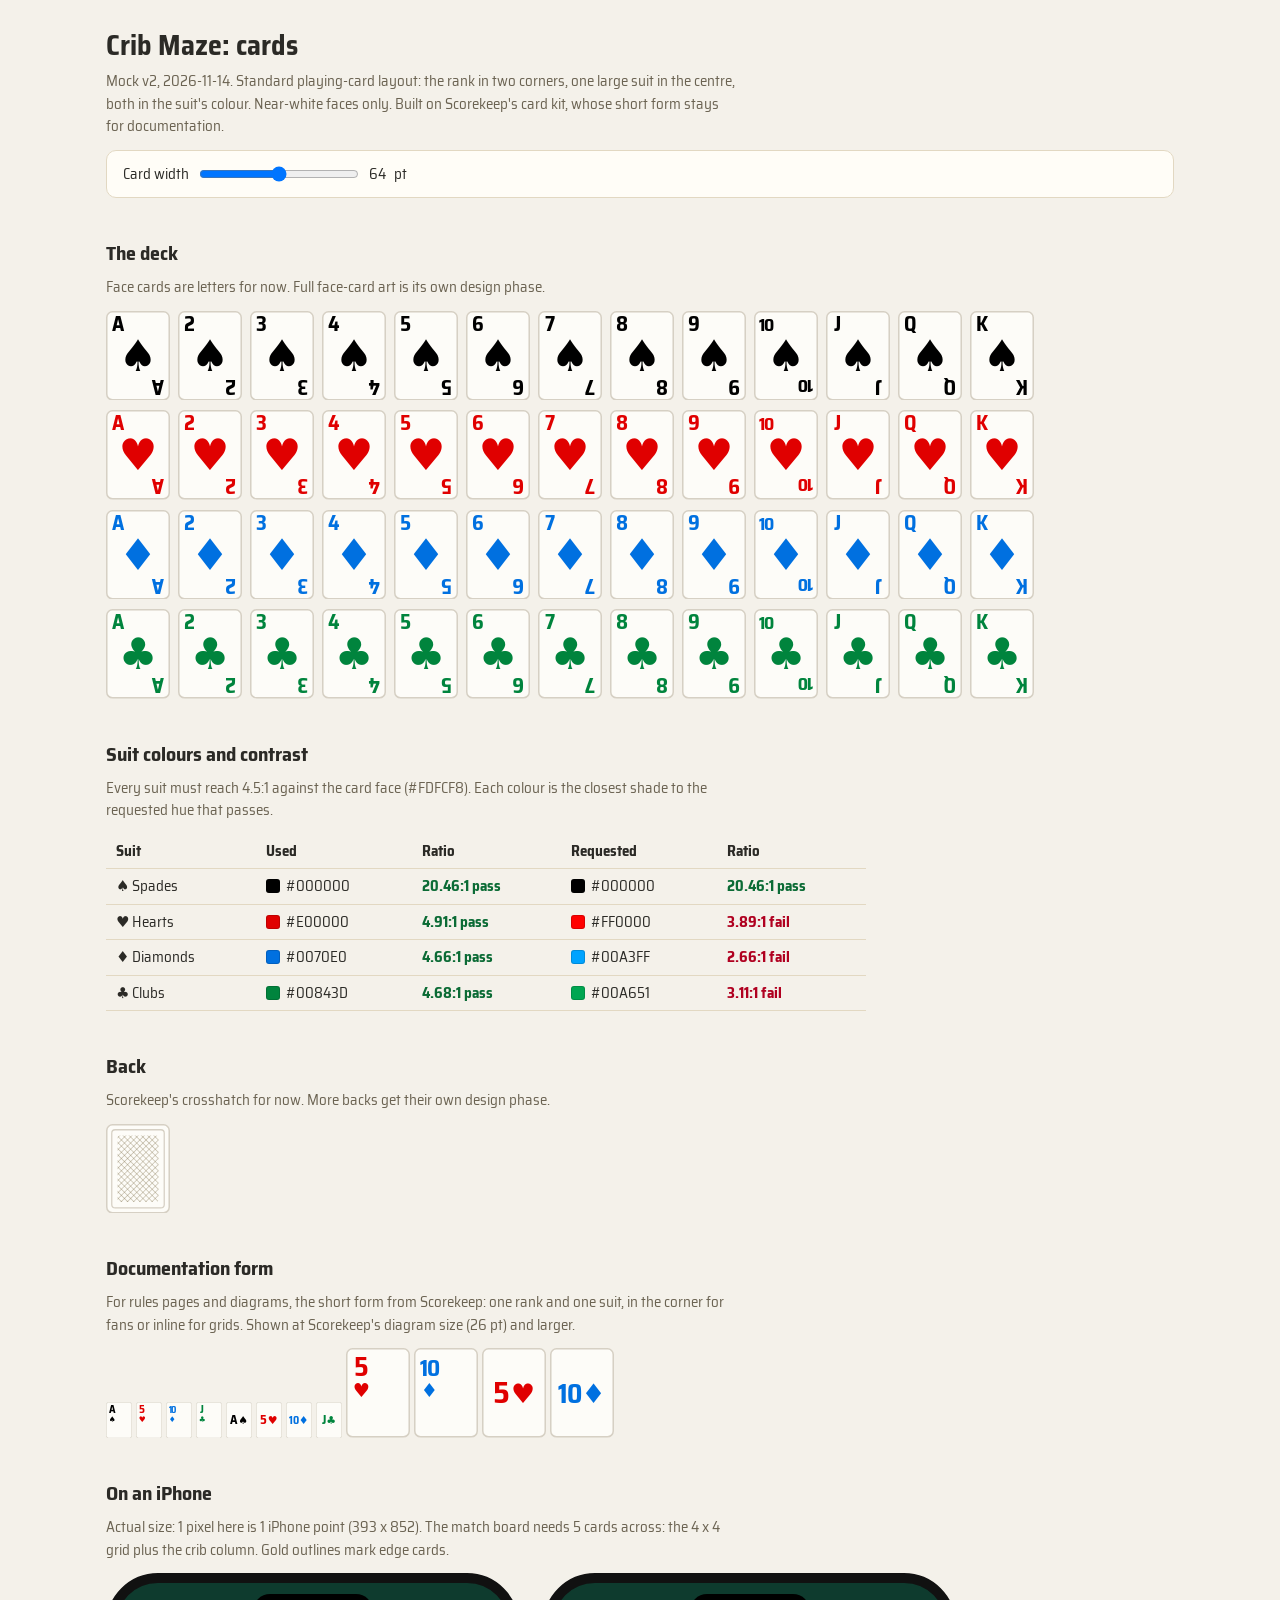
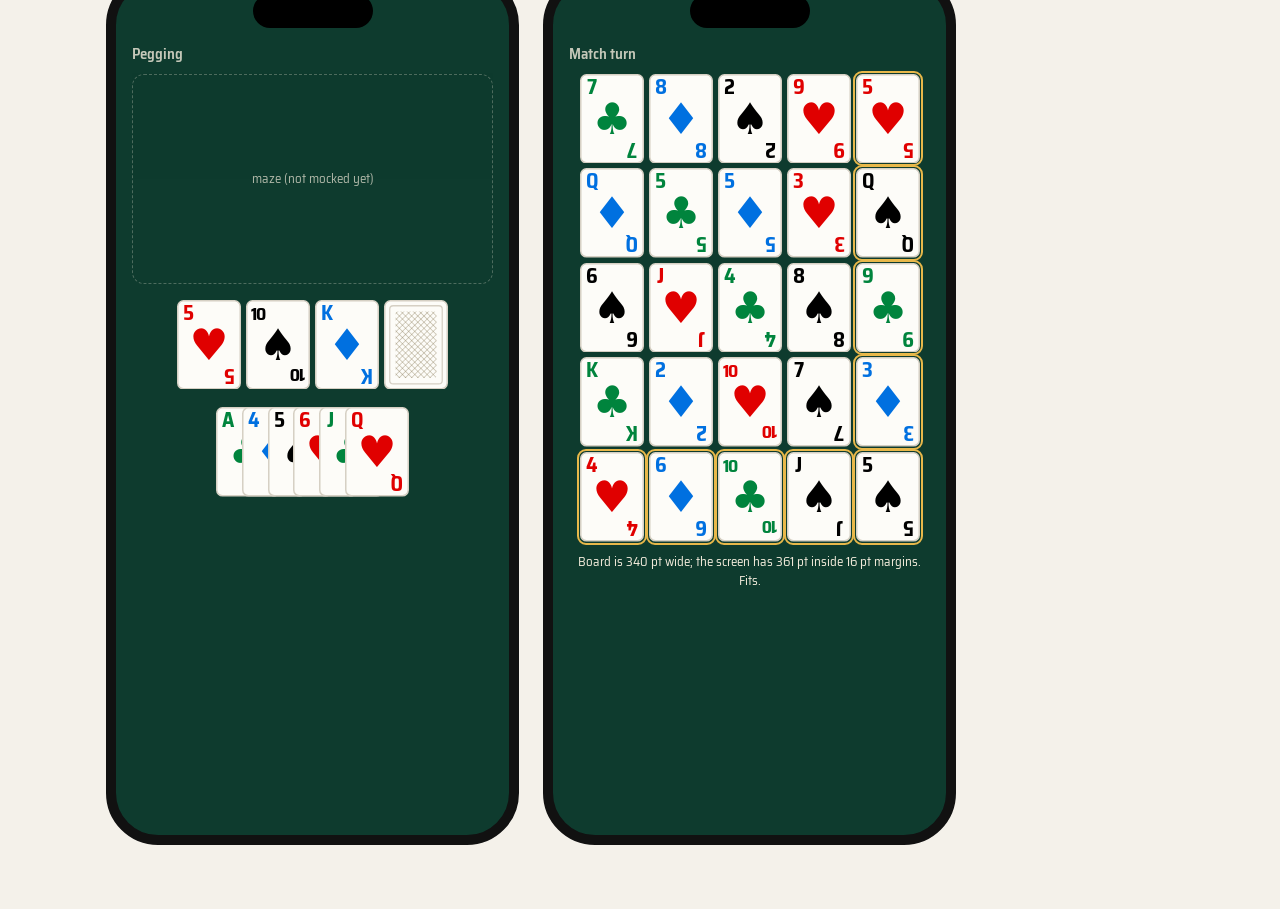
==== design/cards/index.html @ 5ca25e71 "Add card design mock and record card decisions Standard-layout cards built on Scorekeep's card kit: " ====
<!doctype html>
<html lang="en">
<head>
<meta charset="utf-8">
<meta name="viewport" content="width=device-width, initial-scale=1">
<title>Crib Maze Cards</title>
<link rel="preconnect" href="https://fonts.googleapis.com">
<link rel="stylesheet" href="https://fonts.googleapis.com/css2?family=Saira+Semi+Condensed:wght@500;600;700&display=swap">
<style>
  :root {
    --bg: #F4F1EA; --text: #2B2A26; --muted: #6B6352; --line: #E2D8C2; --panel: #FFFDF7;
    --pass: #0B6B35; --fail: #B00020;
  }
  @media (prefers-color-scheme: dark) {
    :root:not([data-theme="light"]) {
      --bg: #17140F; --text: #E9DFC9; --muted: #A99E86; --line: #3A3428; --panel: #211D16;
      --pass: #4ADE80; --fail: #FF6B6B;
    }
  }
  :root[data-theme="dark"] {
    --bg: #17140F; --text: #E9DFC9; --muted: #A99E86; --line: #3A3428; --panel: #211D16;
    --pass: #4ADE80; --fail: #FF6B6B;
  }
  * { box-sizing: border-box; }
  body { margin: 0; background: var(--bg); color: var(--text);
         font: 15px/1.5 "Saira Semi Condensed", system-ui, sans-serif; }
  main { max-width: 1100px; margin: 0 auto; padding: 24px 16px 64px; }
  h1 { font-size: 28px; margin: 0 0 4px; }
  h2 { font-size: 20px; margin: 40px 0 8px; }
  p  { margin: 0 0 12px; max-width: 70ch; }
  .muted { color: var(--muted); }
  .controls { display: flex; flex-wrap: wrap; gap: 16px 24px; align-items: center;
              padding: 12px 16px; background: var(--panel); border: 1px solid var(--line);
              border-radius: 10px; position: sticky; top: 8px; z-index: 5; }
  .controls label { display: flex; gap: 8px; align-items: center; }
  input[type=range] { width: 160px; }
  .card { width: var(--cw); aspect-ratio: 5 / 7; flex: none; }
  .card.doc { width: 26px; }
  .card-svg { width: 100%; height: 100%; display: block; }
  .row { display: flex; flex-wrap: wrap; gap: 8px; margin-bottom: 10px; }
  .row.tight { gap: 4px; align-items: flex-end; }
  table { border-collapse: collapse; width: 100%; max-width: 760px; }
  th, td { text-align: left; padding: 6px 10px; border-bottom: 1px solid var(--line); }
  .swatch { display: inline-block; width: 14px; height: 14px; border-radius: 3px; vertical-align: -2px; margin-right: 6px;
            box-shadow: inset 0 0 0 1px rgba(0,0,0,.15); }
  .pass { color: var(--pass); font-weight: 700; } .fail { color: var(--fail); font-weight: 700; }

  /* Phone preview: 1 CSS px = 1 iPhone point (393 x 852 screen, iPhone 15/16) */
  .phones { display: flex; flex-wrap: wrap; gap: 24px; }
  .phone { width: 413px; height: 872px; border-radius: 52px; border: 10px solid #111; background: #0E3B2E;
           position: relative; overflow: hidden; flex: none; padding: 60px 16px 24px; color: #F3ECDC; }
  .phone::before { content: ""; position: absolute; top: 11px; left: 50%; transform: translateX(-50%);
                   width: 120px; height: 34px; background: #000; border-radius: 20px; }
  .phone h3 { margin: 0 0 8px; font-size: 15px; font-weight: 600; opacity: .8; }
  .stub { border: 1px dashed rgba(243,236,220,.4); border-radius: 12px; height: 210px; display: grid;
          place-items: center; font-size: 13px; opacity: .7; margin-bottom: 16px; }
  .board { display: grid; grid-template-columns: repeat(5, var(--cw)); gap: var(--gap); justify-content: center; }
  .board .edge { outline: 2px solid #E8B84A; outline-offset: 1px; border-radius: 6px; }
  .fan { display: flex; justify-content: center; margin-top: 18px; }
  .fan .card { margin-left: calc(var(--cw) * -0.6); }
  .fan .card:first-child { margin-left: 0; }
  .fit { font-size: 13px; margin-top: 10px; text-align: center; }
  @media (max-width: 440px) { .phone { transform: scale(.85); transform-origin: top left; margin-bottom: -128px; } }
</style>
</head>
<body>
<main>
  <h1>Crib Maze: cards</h1>
  <p class="muted">Mock v2, 2026-11-14. Standard playing-card layout: the rank in two corners, one large suit in the centre, both in the suit's colour. Near-white faces only. Built on Scorekeep's card kit, whose short form stays for documentation.</p>

  <div class="controls" role="group" aria-label="Card options">
    <label>Card width <input id="size" type="range" min="44" max="84" value="64"> <span id="sizeOut">64</span> pt</label>
  </div>

  <h2>The deck</h2>
  <p class="muted">Face cards are letters for now. Full face-card art is its own design phase.</p>
  <div id="deck"></div>

  <h2>Suit colours and contrast</h2>
  <p class="muted">Every suit must reach 4.5:1 against the card face (<span id="faceHex"></span>). Each colour is the closest shade to the requested hue that passes.</p>
  <table id="contrast"><thead><tr><th>Suit</th><th>Used</th><th>Ratio</th><th>Requested</th><th>Ratio</th></tr></thead><tbody></tbody></table>

  <h2>Back</h2>
  <p class="muted">Scorekeep's crosshatch for now. More backs get their own design phase.</p>
  <div class="row" id="backs"></div>

  <h2>Documentation form</h2>
  <p class="muted">For rules pages and diagrams, the short form from Scorekeep: one rank and one suit, in the corner for fans or inline for grids. Shown at Scorekeep's diagram size (26 pt) and larger.</p>
  <div class="row tight" id="docs"></div>

  <h2>On an iPhone</h2>
  <p class="muted">Actual size: 1 pixel here is 1 iPhone point (393 x 852). The match board needs 5 cards across: the 4 x 4 grid plus the crib column. Gold outlines mark edge cards.</p>
  <div class="phones">
    <div class="phone">
      <h3>Pegging</h3>
      <div class="stub">maze (not mocked yet)</div>
      <div class="board" id="pile" style="grid-template-columns: repeat(4, var(--cw));"></div>
      <div class="fan" id="fan"></div>
    </div>
    <div class="phone">
      <h3>Match turn</h3>
      <div class="board" id="board"></div>
      <div class="fit" id="fit"></div>
    </div>
  </div>
</main>

<script src="cards.js"></script>
<script>
  const C = window.WarpedCards;
  const state = { size: 64 };
  try { Object.assign(state, JSON.parse(localStorage.getItem("cards-mock-v2") || "{}")); } catch (e) {}

  const el = (html, cls) => { const d = document.createElement("div"); d.className = "card" + (cls ? " " + cls : ""); d.innerHTML = html; return d; };
  const card = (rank, suit, extra) => el(C.front({ rank, suit, form: "standard", ...extra }));
  const parse = (c) => [c.slice(0, -1), c.slice(-1)];

  function render() {
    const gap = Math.max(4, Math.round(state.size * 0.08));
    document.documentElement.style.setProperty("--cw", state.size + "px");
    document.documentElement.style.setProperty("--gap", gap + "px");
    document.getElementById("sizeOut").textContent = state.size;

    const deck = document.getElementById("deck"); deck.innerHTML = "";
    for (const s of Object.keys(C.SUITS)) {
      const row = document.createElement("div"); row.className = "row";
      C.RANKS.forEach(r => row.appendChild(card(r, s)));
      deck.appendChild(row);
    }

    document.getElementById("faceHex").textContent = C.FACE.face;
    const tb = document.querySelector("#contrast tbody"); tb.innerHTML = "";
    for (const s of Object.values(C.SUITS)) {
      const cell = (hex) => { const r = C.contrast(hex, C.FACE.face);
        return `<td><span class="swatch" style="background:${hex}"></span>${hex}</td>` +
               `<td class="${r >= 4.5 ? "pass" : "fail"}">${r.toFixed(2)}:1 ${r >= 4.5 ? "pass" : "fail"}</td>`; };
      tb.insertAdjacentHTML("beforeend", `<tr><td>${s.glyph} ${s.name}</td>${cell(s.colour)}${cell(s.asked)}</tr>`);
    }

    const backs = document.getElementById("backs"); backs.innerHTML = "";
    backs.appendChild(el(C.back()));

    const docs = document.getElementById("docs"); docs.innerHTML = "";
    const doc = (c, layout, cls) => docs.appendChild(el(C.front({ rank: parse(c)[0], suit: parse(c)[1], form: "abbrev", layout }), cls));
    ["AS", "5H", "10D", "JC"].forEach(c => doc(c, "corner", "doc"));
    ["AS", "5H", "10D", "JC"].forEach(c => doc(c, "inline", "doc"));
    ["5H", "10D"].forEach(c => doc(c, "corner"));
    ["5H", "10D"].forEach(c => doc(c, "inline"));

    // Pegging: the count pile, the stock, and the player's fanned hand.
    const pile = document.getElementById("pile"); pile.innerHTML = "";
    ["5H", "10S", "KD"].forEach(c => pile.appendChild(card(...parse(c))));
    pile.appendChild(el(C.back()));
    const fan = document.getElementById("fan"); fan.innerHTML = "";
    ["AC", "4D", "5S", "6H", "JC", "QH"].forEach(c => fan.appendChild(card(...parse(c))));

    // Match board: 4 x 4 grid, crib down the right, hand along the bottom, starter in the corner.
    const board = document.getElementById("board"); board.innerHTML = "";
    const grid = ["7C", "8D", "2S", "9H", "QD", "5C", "5D", "3H", "6S", "JH", "4C", "8S", "KC", "2D", "10H", "7S"];
    const crib = ["5H", "QS", "9C", "3D"], hand = ["4H", "6D", "10C", "JS"], starter = "5S";
    for (let r = 0; r < 4; r++) {
      for (let c = 0; c < 4; c++) board.appendChild(card(...parse(grid[r * 4 + c])));
      const e = card(...parse(crib[r])); e.classList.add("edge"); board.appendChild(e);
    }
    [...hand, starter].forEach(h => { const e = card(...parse(h)); e.classList.add("edge"); board.appendChild(e); });

    const need = state.size * 5 + gap * 4, room = 393 - 32;
    document.getElementById("fit").textContent =
      `Board is ${need} pt wide; the screen has ${room} pt inside 16 pt margins. ${need <= room ? "Fits." : "Too wide."}`;

    try { localStorage.setItem("cards-mock-v2", JSON.stringify(state)); } catch (e) {}
  }

  document.getElementById("size").value = state.size;
  document.getElementById("size").addEventListener("input", (e) => { state.size = +e.target.value; render(); });
  render();
</script>
</body>
</html>
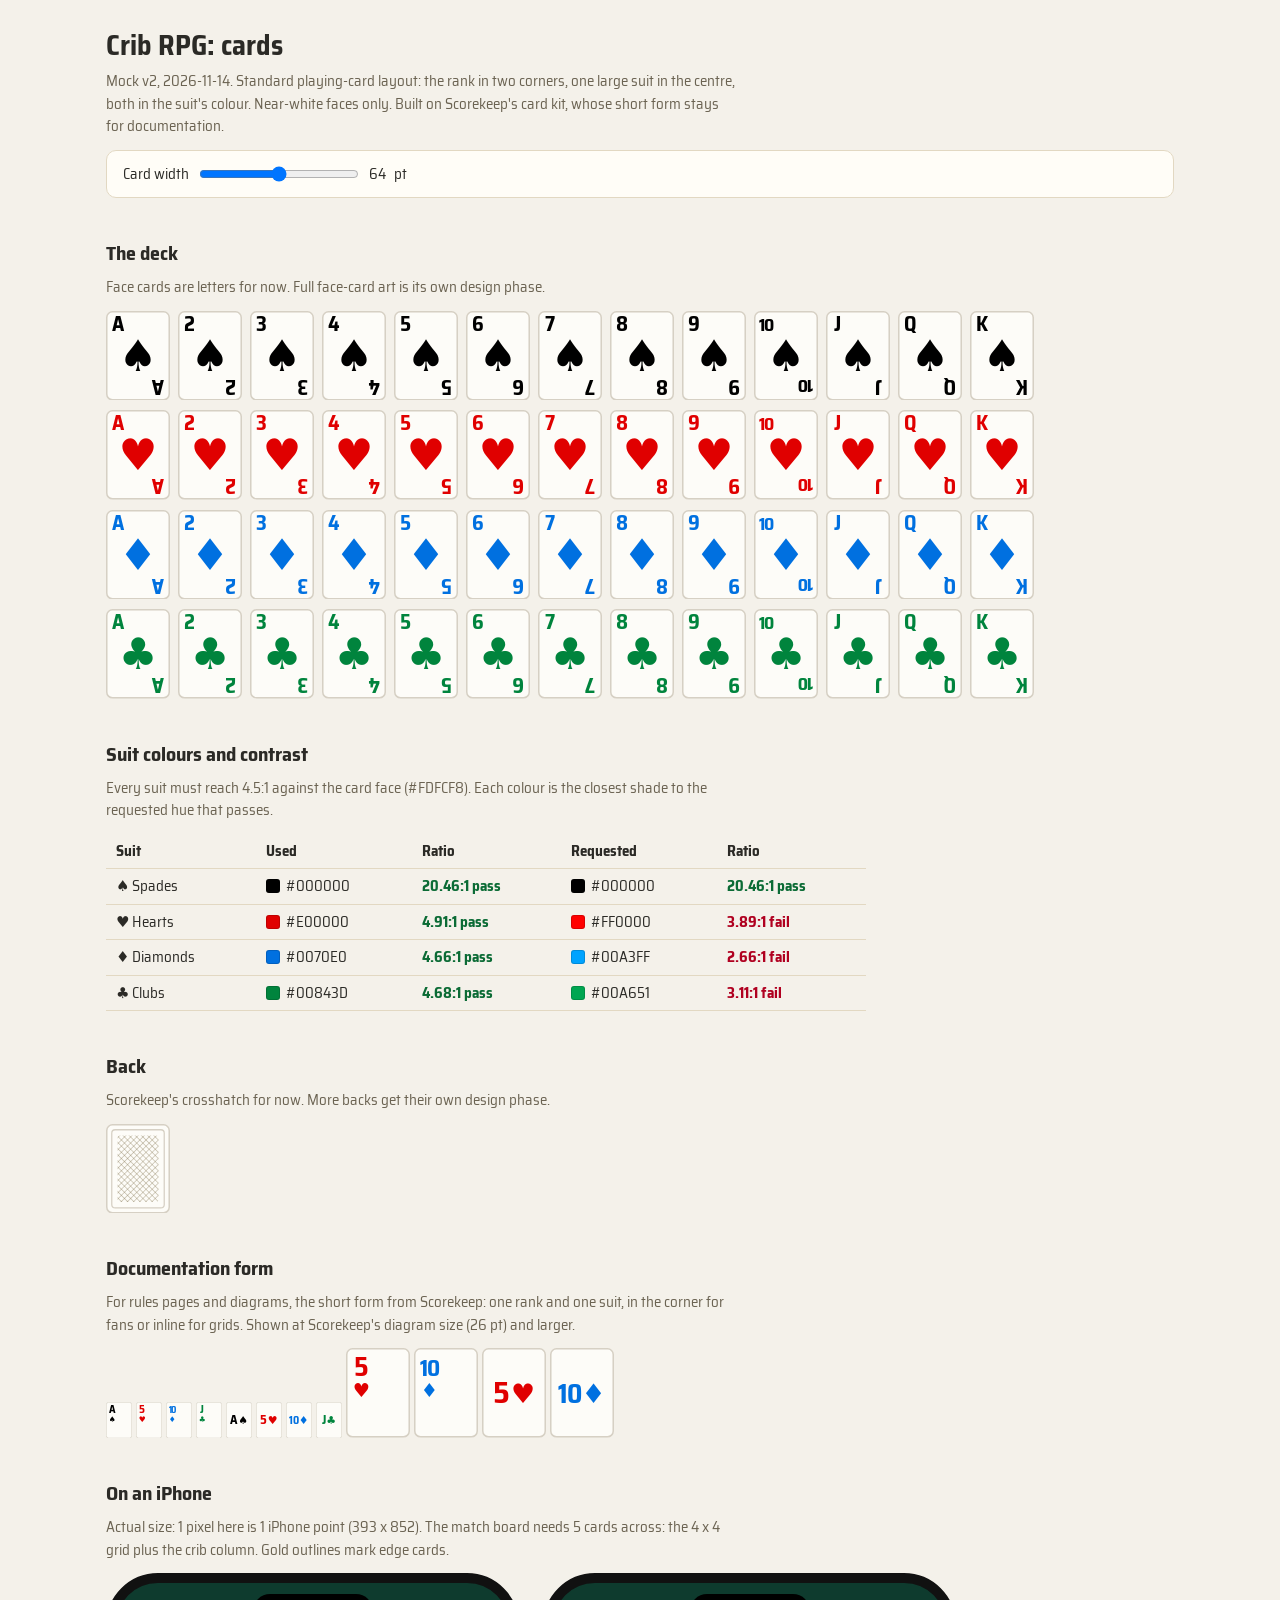
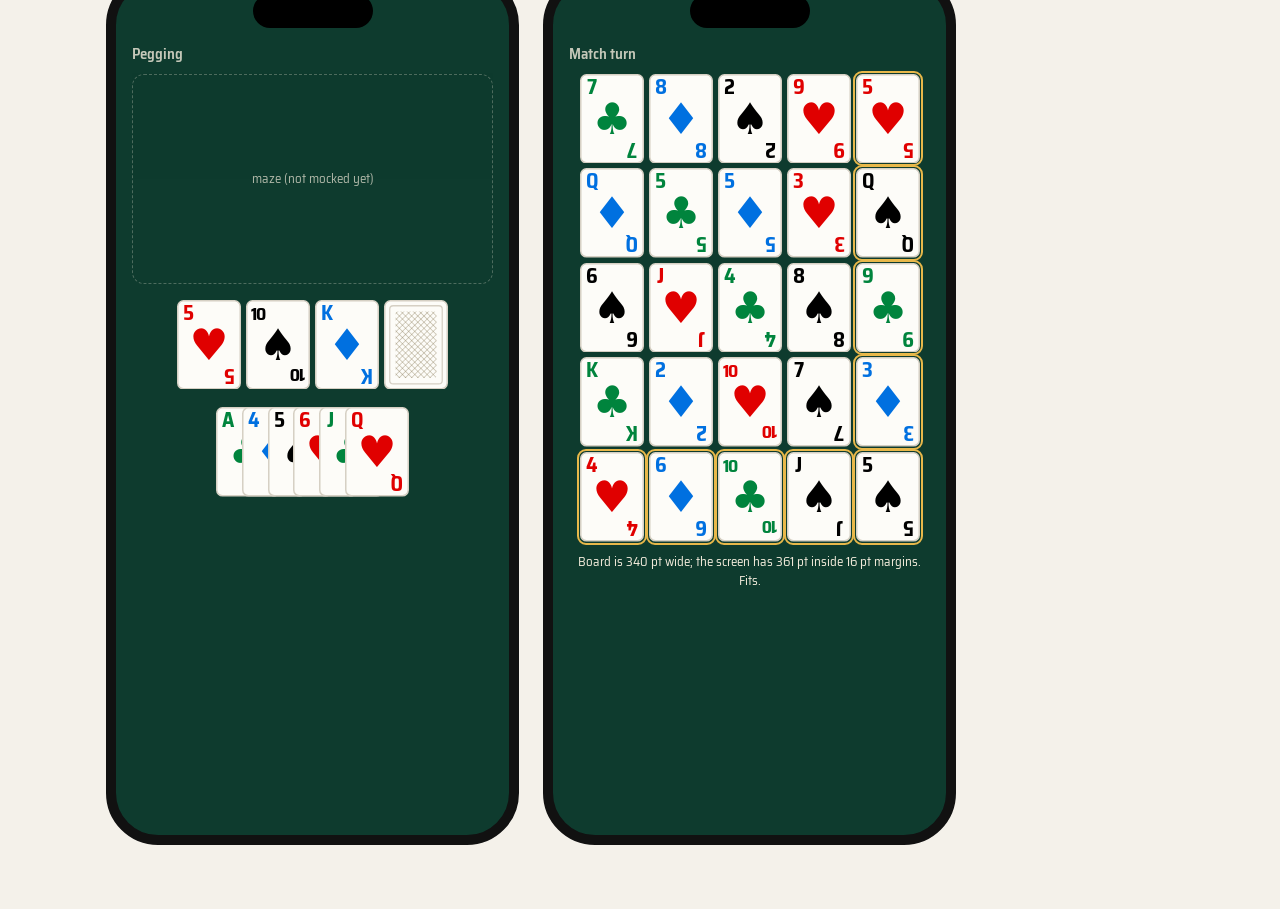
==== commit 1ed986b6: "0.17.2: the game is Crib RPG in the specs and the app Bruce asked (2026-11-16) to rename the game, n" ====
--- a/design/cards/index.html
+++ b/design/cards/index.html
@@ -3,7 +3,7 @@
 <head>
 <meta charset="utf-8">
 <meta name="viewport" content="width=device-width, initial-scale=1">
-<title>Crib Maze Cards</title>
+<title>Crib RPG Cards</title>
 <link rel="preconnect" href="https://fonts.googleapis.com">
 <link rel="stylesheet" href="https://fonts.googleapis.com/css2?family=Saira+Semi+Condensed:wght@500;600;700&display=swap">
 <style>
@@ -65,7 +65,7 @@
 </head>
 <body>
 <main>
-  <h1>Crib Maze: cards</h1>
+  <h1>Crib RPG: cards</h1>
   <p class="muted">Mock v2, 2026-11-14. Standard playing-card layout: the rank in two corners, one large suit in the centre, both in the suit's colour. Near-white faces only. Built on Scorekeep's card kit, whose short form stays for documentation.</p>
 
   <div class="controls" role="group" aria-label="Card options">
